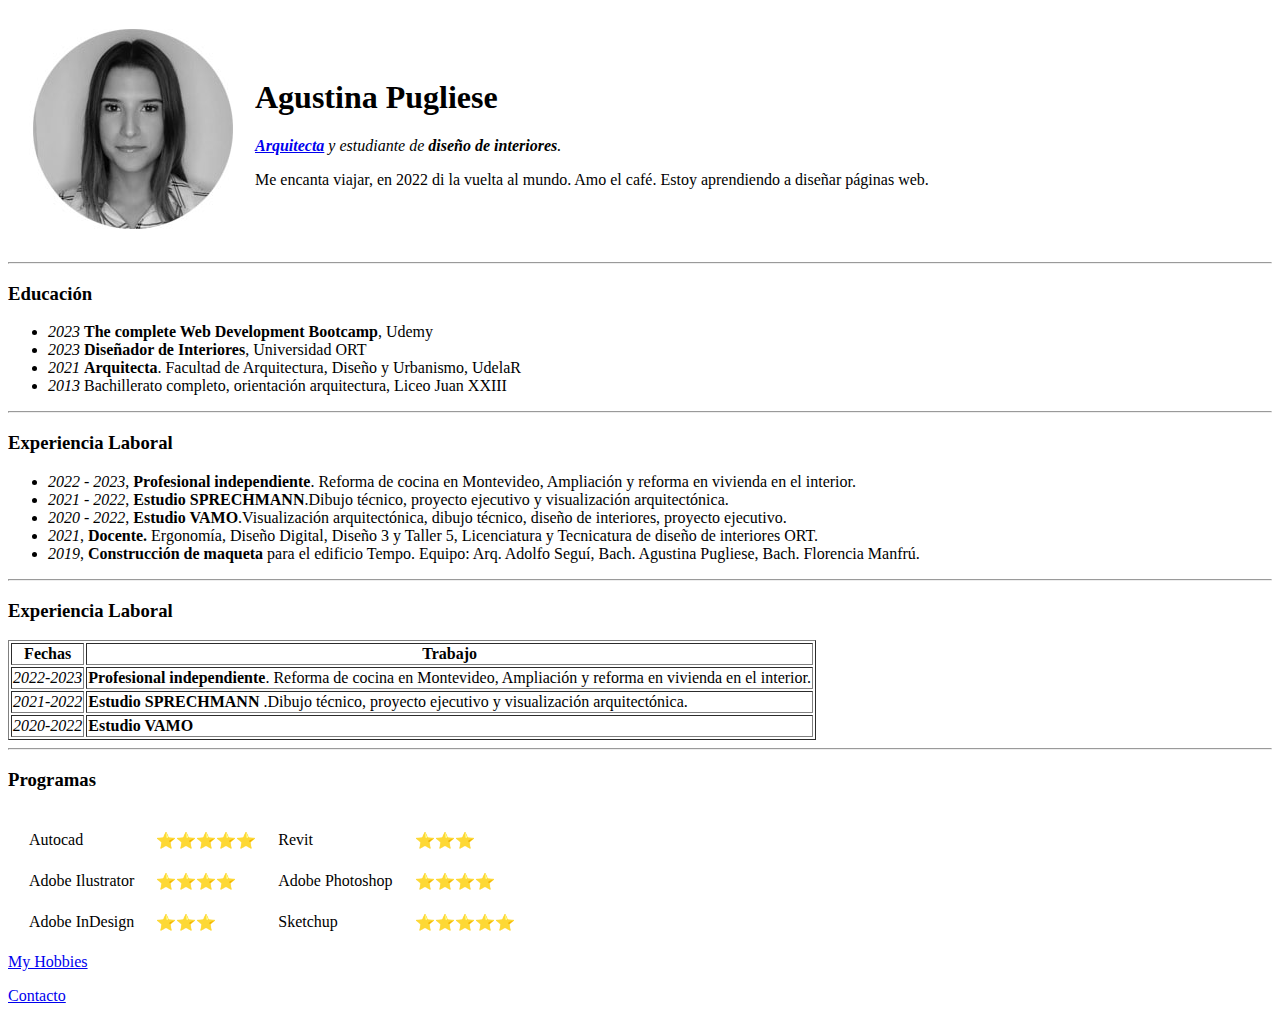
==== index.html @ 1f79ae8c "archivos iniciales cv web" ====
<!DOCTYPE html>
  <head>
    <meta charset="UTF-8">
    <title>Agustina CV</title>
  </head>
  <body>
    <table cellspacing="20" >
        <tr>
            <td><img src="Imagen/CGOM0857 (1).JPG" alt="imagen de perfil"></td>
            <td><h1>Agustina Pugliese</h1>  
                <p><em><strong> <a href="https://www.linkedin.com/in/agustina-pugliese/" >Arquitecta</a></strong> y estudiante de <strong>diseño de interiores</strong>.</em></p>
                <p>Me encanta viajar, en 2022 di la vuelta al mundo. Amo el café. Estoy aprendiendo a diseñar páginas web.</p></td>
        </tr>
    </table>
        
    <hr>
    <h3>Educación</h3>
    <ul>
        <li> <em>2023</em> <strong>The complete Web Development Bootcamp</strong>, Udemy</li>
        <li><em>2023</em> <strong>Diseñador de Interiores</strong>, Universidad ORT</li>
        <li><em>2021</em> <strong> Arquitecta</strong>. Facultad de Arquitectura, Diseño y Urbanismo, UdelaR</li>
        <li><em>2013</em> Bachillerato completo, orientación arquitectura, Liceo Juan XXIII</li>
    </ul>
    <hr>
    <h3>Experiencia Laboral</h3>
    <ul>
        <li><em>2022 - 2023</em>, <strong>Profesional independiente</strong>. Reforma de cocina en Montevideo, Ampliación y reforma en vivienda en el interior.</li>
        <li><em>2021 - 2022</em>, <strong>Estudio SPRECHMANN</strong>.Dibujo técnico, proyecto ejecutivo y visualización arquitectónica. </li>
        <li><em>2020 - 2022</em>, <strong>Estudio VAMO</strong>.Visualización arquitectónica, dibujo técnico, diseño de interiores, proyecto ejecutivo.</li>
        <li><em>2021</em>, <strong>Docente. </strong>Ergonomía, Diseño Digital, Diseño 3 y Taller 5, Licenciatura y Tecnicatura de diseño de interiores ORT.</li>
        <li><em>2019</em>, <strong>Construcción de maqueta</strong> para el edificio Tempo. Equipo: Arq. Adolfo Seguí, Bach. Agustina Pugliese, Bach. Florencia Manfrú.</li>
    </ul>
    <hr>
    <h3>Experiencia Laboral</h3>
    <table border="1">
        <thead>
            <tr>
                <th>Fechas</th>
                <th>Trabajo</th>
            </tr>
        </thead>
        <tr>
            <td><em>2022-2023</em></td>
            <td><strong>Profesional independiente</strong>. Reforma de cocina en Montevideo, Ampliación y reforma en vivienda en el interior.</td>
        </tr>
        <tr>
            <td><em>2021-2022</em></td>
            <td><strong>Estudio SPRECHMANN </strong>.Dibujo técnico, proyecto ejecutivo y visualización arquitectónica.</td>
        </tr>
        <tr>
            <td><em>2020-2022</em></td>
            <td><strong>Estudio VAMO </strong> </td> 
        </tr>
    </table>
    <hr>
    <h3>Programas</h3>
    <table cellspacing="20">
       <tr>
        <td>Autocad</td>
        <td>⭐⭐⭐⭐⭐</td>
        <td>Revit</td>
        <td>⭐⭐⭐</td>
       </tr> 
       <tr>
        <td>Adobe Ilustrator</td>
        <td>⭐⭐⭐⭐</td>
        <td>Adobe Photoshop</td>
        <td>⭐⭐⭐⭐</td>
       </tr> 
       <tr>
        <td>Adobe InDesign</td>
        <td>⭐⭐⭐</td>
        <td>Sketchup</td>
        <td>⭐⭐⭐⭐⭐</td>
       </tr> 
    </table>

    <a href="hobbies.html">My Hobbies</a>
    <p><a href="contacto.html">Contacto</a></p>

 
  </body>
</html>
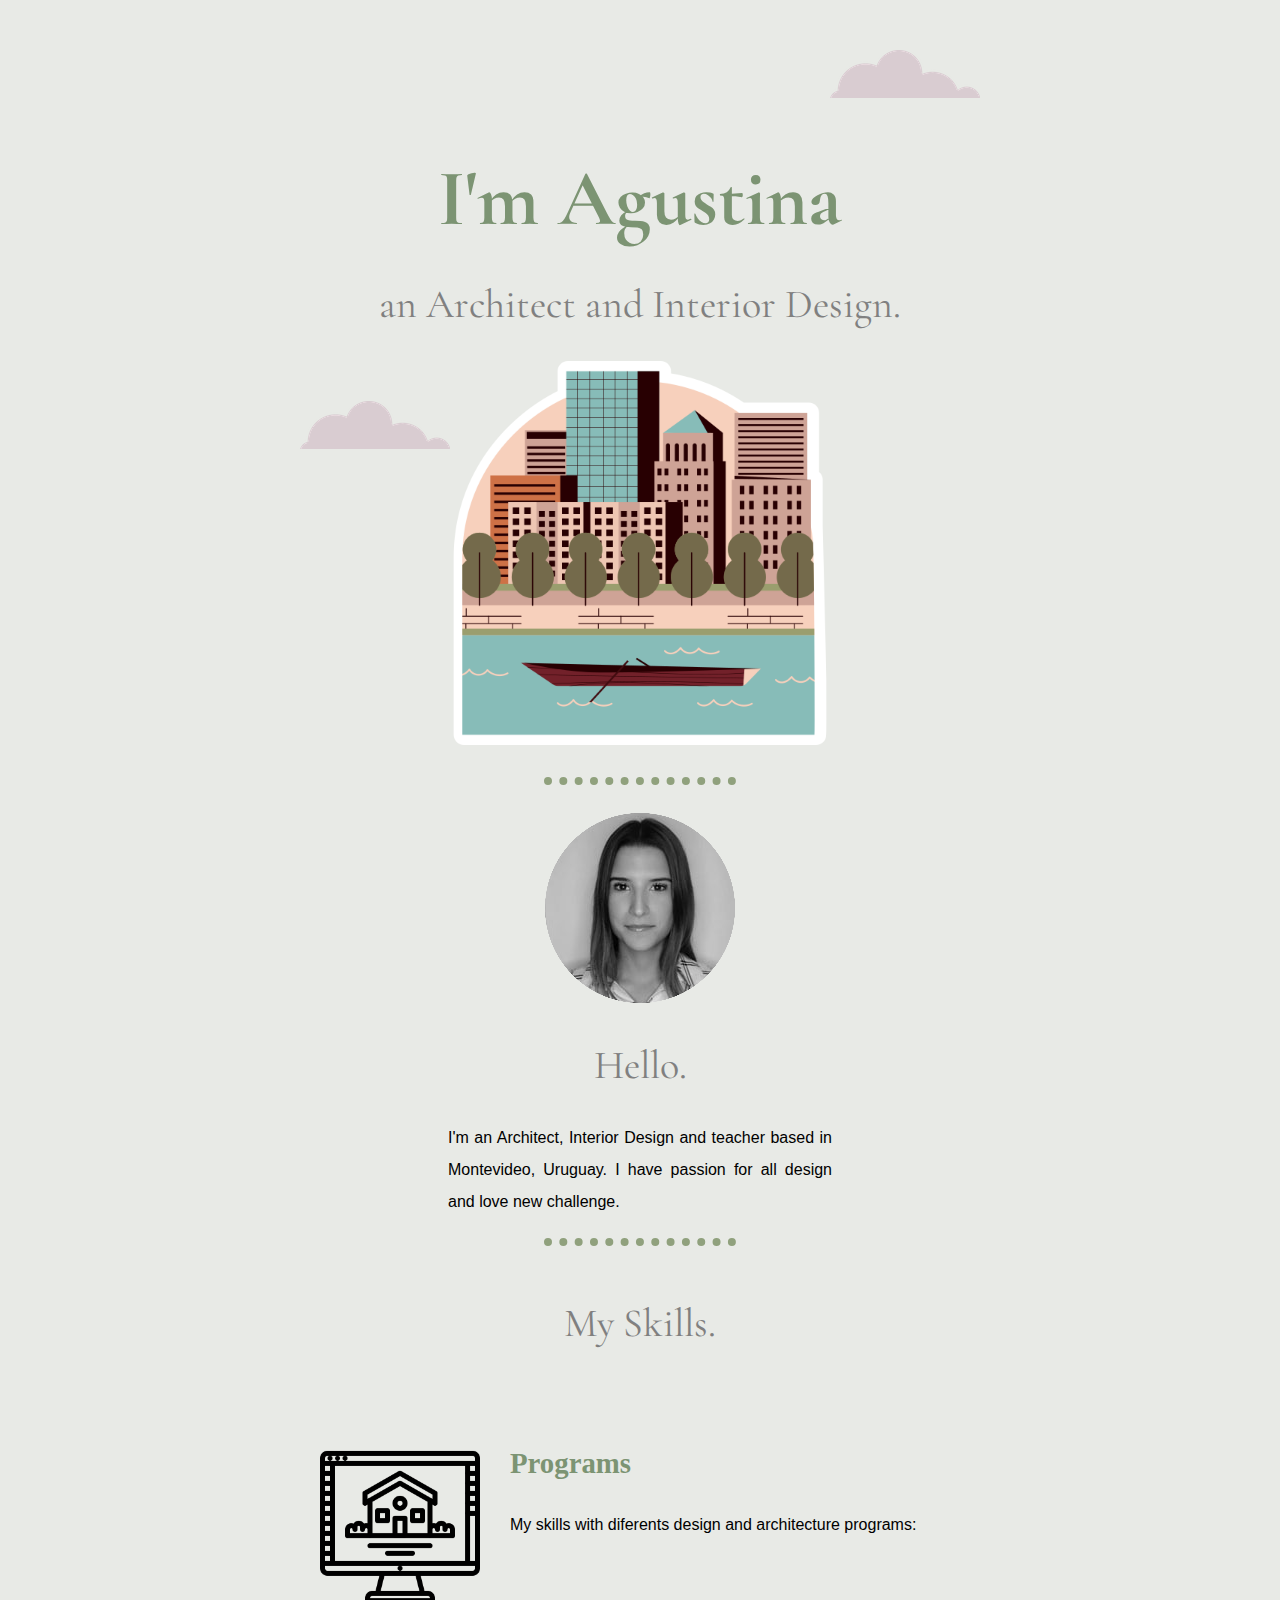
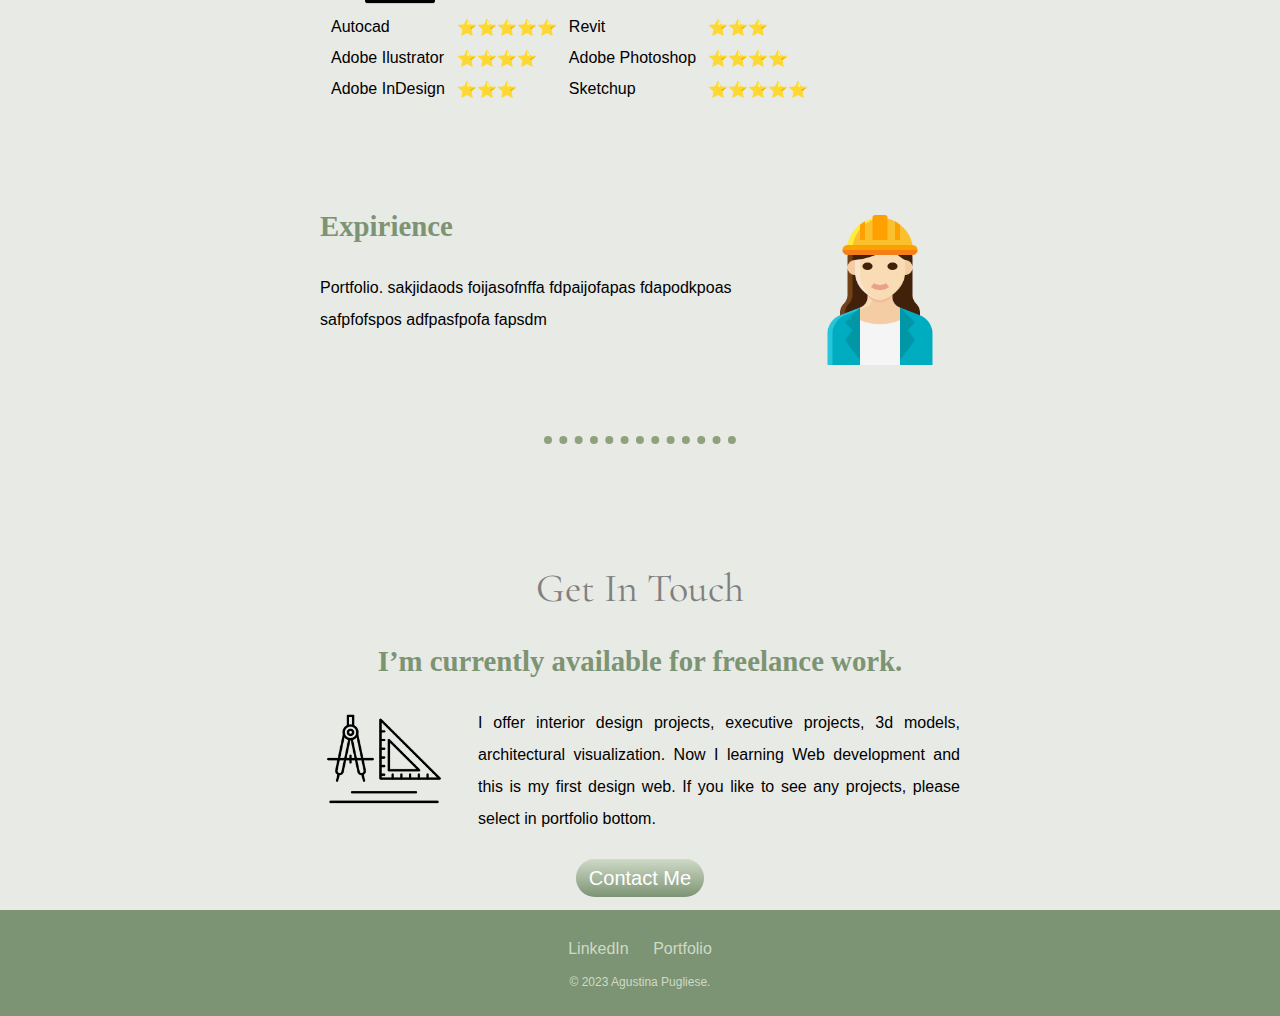
==== commit b3ed8848: "Add files via upload" ====
--- a/index.html
+++ b/index.html
@@ -1,83 +1,85 @@
 <!DOCTYPE html>
-  <head>
+<html lang="en">
+<head>
     <meta charset="UTF-8">
-    <title>Agustina CV</title>
-  </head>
-  <body>
-    <table cellspacing="20" >
-        <tr>
-            <td><img src="Imagen/CGOM0857 (1).JPG" alt="imagen de perfil"></td>
-            <td><h1>Agustina Pugliese</h1>  
-                <p><em><strong> <a href="https://www.linkedin.com/in/agustina-pugliese/" >Arquitecta</a></strong> y estudiante de <strong>diseño de interiores</strong>.</em></p>
-                <p>Me encanta viajar, en 2022 di la vuelta al mundo. Amo el café. Estoy aprendiendo a diseñar páginas web.</p></td>
-        </tr>
-    </table>
-        
-    <hr>
-    <h3>Educación</h3>
-    <ul>
-        <li> <em>2023</em> <strong>The complete Web Development Bootcamp</strong>, Udemy</li>
-        <li><em>2023</em> <strong>Diseñador de Interiores</strong>, Universidad ORT</li>
-        <li><em>2021</em> <strong> Arquitecta</strong>. Facultad de Arquitectura, Diseño y Urbanismo, UdelaR</li>
-        <li><em>2013</em> Bachillerato completo, orientación arquitectura, Liceo Juan XXIII</li>
-    </ul>
-    <hr>
-    <h3>Experiencia Laboral</h3>
-    <ul>
-        <li><em>2022 - 2023</em>, <strong>Profesional independiente</strong>. Reforma de cocina en Montevideo, Ampliación y reforma en vivienda en el interior.</li>
-        <li><em>2021 - 2022</em>, <strong>Estudio SPRECHMANN</strong>.Dibujo técnico, proyecto ejecutivo y visualización arquitectónica. </li>
-        <li><em>2020 - 2022</em>, <strong>Estudio VAMO</strong>.Visualización arquitectónica, dibujo técnico, diseño de interiores, proyecto ejecutivo.</li>
-        <li><em>2021</em>, <strong>Docente. </strong>Ergonomía, Diseño Digital, Diseño 3 y Taller 5, Licenciatura y Tecnicatura de diseño de interiores ORT.</li>
-        <li><em>2019</em>, <strong>Construcción de maqueta</strong> para el edificio Tempo. Equipo: Arq. Adolfo Seguí, Bach. Agustina Pugliese, Bach. Florencia Manfrú.</li>
-    </ul>
-    <hr>
-    <h3>Experiencia Laboral</h3>
-    <table border="1">
-        <thead>
-            <tr>
-                <th>Fechas</th>
-                <th>Trabajo</th>
-            </tr>
-        </thead>
-        <tr>
-            <td><em>2022-2023</em></td>
-            <td><strong>Profesional independiente</strong>. Reforma de cocina en Montevideo, Ampliación y reforma en vivienda en el interior.</td>
-        </tr>
-        <tr>
-            <td><em>2021-2022</em></td>
-            <td><strong>Estudio SPRECHMANN </strong>.Dibujo técnico, proyecto ejecutivo y visualización arquitectónica.</td>
-        </tr>
-        <tr>
-            <td><em>2020-2022</em></td>
-            <td><strong>Estudio VAMO </strong> </td> 
-        </tr>
-    </table>
-    <hr>
-    <h3>Programas</h3>
-    <table cellspacing="20">
-       <tr>
-        <td>Autocad</td>
-        <td>⭐⭐⭐⭐⭐</td>
-        <td>Revit</td>
-        <td>⭐⭐⭐</td>
-       </tr> 
-       <tr>
-        <td>Adobe Ilustrator</td>
-        <td>⭐⭐⭐⭐</td>
-        <td>Adobe Photoshop</td>
-        <td>⭐⭐⭐⭐</td>
-       </tr> 
-       <tr>
-        <td>Adobe InDesign</td>
-        <td>⭐⭐⭐</td>
-        <td>Sketchup</td>
-        <td>⭐⭐⭐⭐⭐</td>
-       </tr> 
-    </table>
+   
+    <title>Agustina Pugliese</title>
+    <link rel="stylesheet" href="css/styles.css">
+    <link rel="icon" href="favicon.ico">
+    <link rel="preconnect" href="https://fonts.googleapis.com">
+<link rel="preconnect" href="https://fonts.gstatic.com" crossorigin>
+<link href="https://fonts.googleapis.com/css2?family=Cormorant+Garamond:ital,wght@1,600&family=Monoton&display=swap" rel="stylesheet">
+<link href="https://fonts.googleapis.com/css2?family=Cormorant+Garamond:ital,wght@1,600&family=Monoton&family=Shrikhand&display=swap" rel="stylesheet">
+</head>
 
-    <a href="hobbies.html">My Hobbies</a>
-    <p><a href="contacto.html">Contacto</a></p>
+<body>
+    <div class="top-container">
+        <img class="top-cloud" src="images/cloud.png" alt="cloud-img">
+ <h1>I'm Agustina</h1>   
+ <h2>an Architect and Interior Design.</h2>
+ <img class="bottom-cloud" src="images/cloud.png" alt="cloud-img">
+ <img class="mountain" src="images/ohio.png" alt="mountain-img">
+    </div>
 
- 
-  </body>
+    <div class="middle-container">
+        <div class="profile">
+            <hr>
+          <img src="images/img personal.png" alt="personal-img">
+          <h2>Hello.</h2>
+          <p class="intro">I'm an Architect, Interior Design and teacher based in Montevideo, Uruguay. I have passion for all design and love new challenge.</p>
+        </div>
+        <hr>
+        <div class="skills">
+          <h2>My Skills.</h2>
+          <div class="skill-row">
+            <img src="images/architect.png" class="architecture" alt="architecture">
+            <h3>Programs</h3>
+            <p>My skills with diferents design and architecture programs:</p>
+            <table class="programs" cellspacing="10">
+                <tr>
+                 <td>Autocad</td>
+                 <td>⭐⭐⭐⭐⭐</td>
+                 <td>Revit</td>
+                 <td>⭐⭐⭐</td>
+                </tr> 
+                <tr>
+                 <td>Adobe Ilustrator</td>
+                 <td>⭐⭐⭐⭐</td>
+                 <td>Adobe Photoshop</td>
+                 <td>⭐⭐⭐⭐</td>
+                </tr> 
+                <tr>
+                 <td>Adobe InDesign</td>
+                 <td>⭐⭐⭐</td>
+                 <td>Sketchup</td>
+                 <td>⭐⭐⭐⭐⭐</td>
+                </tr> 
+             </table></p>
+          </div>
+          <div class="skill-row">
+            <img class="img-architect" src="images/architect-woman.png" alt="">
+            <h3>Expirience</h3>
+            <p>Portfolio. sakjidaods foijasofnffa fdpaijofapas fdapodkpoas safpfofspos adfpasfpofa fapsdm</p>
+          </div>
+        </div>
+        <hr>
+        <div class="contact-me">
+          <h2>Get In Touch</h2>
+          <h3>I’m currently available for freelance work.</h3>
+          <img src="images/compass.png" class="plane" alt="plane-img">
+         <p class="work">I offer interior design projects, executive projects, 3d models, architectural visualization. Now I learning Web development and this is my first design web. If you like to see any projects, please select in portfolio bottom.</p>
+          <a class="btn" href="mailto:aguspugliese1@gmail.com">Contact Me</a>
+        </div>
+      </div>
+      
+      
+      <div class="bottom-container">
+        <a class="footer-link" href="https://www.linkedin.com/in/agustina-pugliese/">LinkedIn</a>
+        <a class="footer-link" href="https://issuu.com/apugliesec/docs/portfolio">Portfolio</a>
+        <p class="copyrigth">© 2023 Agustina Pugliese.</p>
+      </div>
+      
+
+
+</body>
 </html>--- a/css/styles.css
+++ b/css/styles.css
@@ -0,0 +1,163 @@
+body {
+    margin: 0;
+    text-align: center;
+    font-family: Helvetica Neue,Helvetica,Arial,sans-serif;
+}
+
+
+.top-container {
+    background-color: #E8EAE6;
+    position: relative;
+    padding-top: 100px;
+}
+
+h1 {
+    font-size: 5rem;
+    color:#7C9473 ;
+    font-family: 'Cormorant Garamond', serif;
+    margin: 50px auto 0 auto;
+}
+
+h2 {
+    color:gray ;
+    font-family: 'Cormorant Garamond', serif;
+    font-size: 2.5rem;
+    font-weight: normal;
+}
+
+h3{
+    color: #7C9473;
+    font-family: 'Times New Roman', Times, serif;
+    font-size: 1.8rem;
+}
+
+.top-cloud {
+position: absolute;
+right: 300px;
+top: 50px;
+}
+
+.bottom-cloud {
+position: absolute;
+left: 300px;
+bottom: 300px;
+}
+.mountain{
+    width: 30%;
+}
+
+.intro {
+    width: 30%;
+    margin: 0 auto 20px auto;
+    text-align: justify;
+}
+p{
+    line-height: 2;
+}
+
+.middle-container {
+    padding-top: 20px;
+    background-color: #E8EAE6;
+    margin-top: 0px;
+    
+}
+
+hr{
+    padding-top: 20px;
+    border-style:none ;
+    border-top-style: dotted;
+    border-color: #90A17D;
+    border-width: 8px;
+    width: 15%;
+}    
+
+
+.programs{
+    position: relative;
+    clear: left;
+     }
+
+ .architecture{
+    width: 25%;
+    float: left;
+    margin-right: 30px;
+ }
+
+ .skill-row{
+    width: 50%;
+    margin: 100px auto;
+    text-align: left;
+ }
+
+ .img-architect {
+    width: 25%;
+    float: right;
+    margin-left: 30px;
+ }
+
+ .work{
+    margin: auto;
+    text-align: justify;
+    padding-bottom: 2rem;
+    line-height: 2;
+    }
+
+.plane{ 
+    float: left;
+    width: 20%;
+    margin-right: 30px;
+}
+
+ .contact-me{
+    padding-bottom: 20px;
+    width: 50%;
+    text-align: center;
+    margin: 100px auto 0 auto;
+ }
+
+ .btn{
+    text-align: center;
+    background: #CFDAC8;
+    background-image: -webkit-linear-gradient(top, #CFDAC8, #7C9473);
+    background-image: -moz-linear-gradient(top, #CFDAC8, #7C9473);
+    background-image: -ms-linear-gradient(top, #CFDAC8, #7C9473);
+    background-image: -o-linear-gradient(top, #CFDAC8, #7C9473);
+    background-image: linear-gradient(to bottom, #CFDAC8, #7C9473);
+    -webkit-border-radius: 24;
+    -moz-border-radius: 24;
+    border-radius: 24px;
+    font-family: Arial;
+    color: #ffffff;
+    font-size: 20px;
+    padding: 8px 13px 8px 13px;
+    text-decoration: none;
+  }
+  .btn:hover {
+    background: #7C9473;
+    background-image: -webkit-linear-gradient(top, #7C9473, #7C9473);
+    background-image: -moz-linear-gradient(top, #7C9473, #7C9473);
+    background-image: -ms-linear-gradient(top, #7C9473, #7C9473);
+    background-image: -o-linear-gradient(top, #7C9473, #7C9473);
+    background-image: linear-gradient(to bottom, #7C9473, #7C9473);
+    text-decoration: none;
+  }
+
+ .bottom-container{
+    background-color: #7C9473;
+    padding: 30px 0 10px 0;
+ }
+
+ .footer-link{
+    color: #CFDAC8;
+    margin: 10px;
+    text-decoration: none;
+ }
+
+ a:hover{
+    color:white;
+ }
+
+ .copyrigth{
+    color:#CFDAC8;
+    font-size: 0.75rem;
+ }